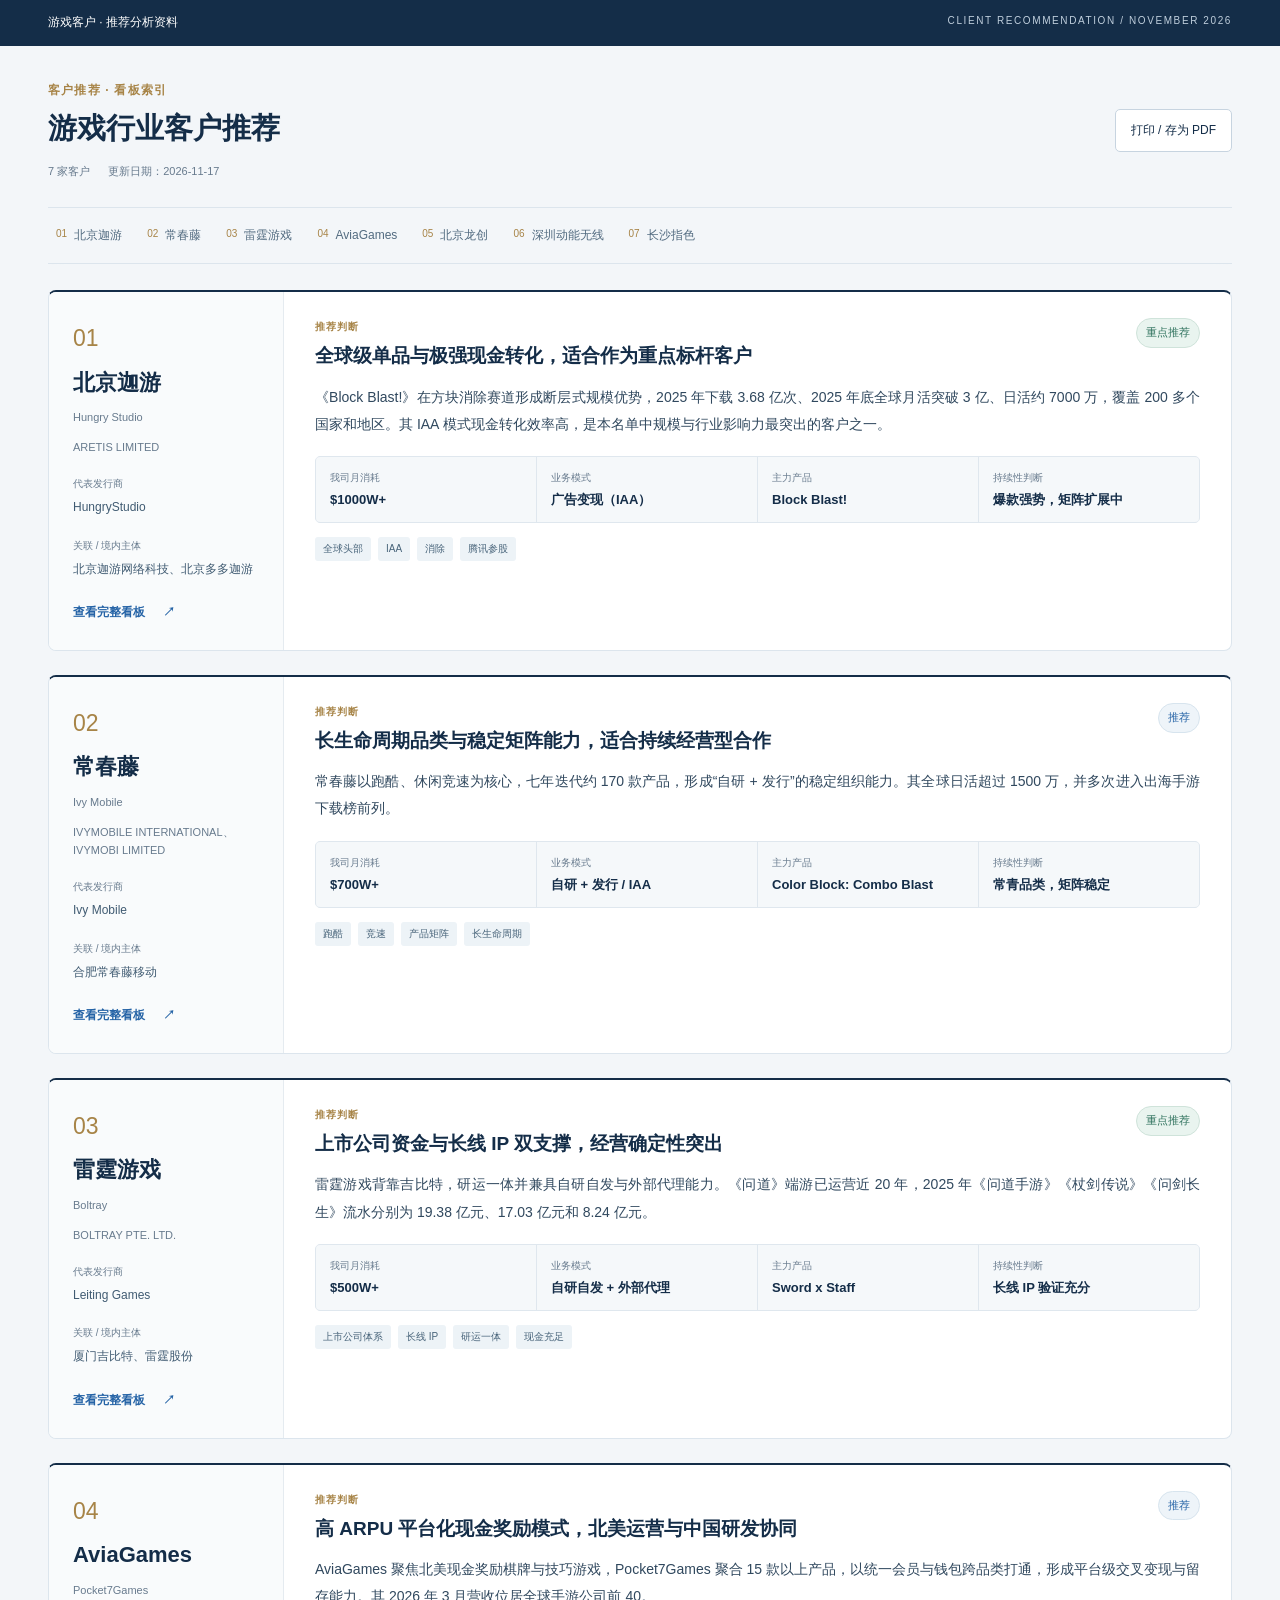
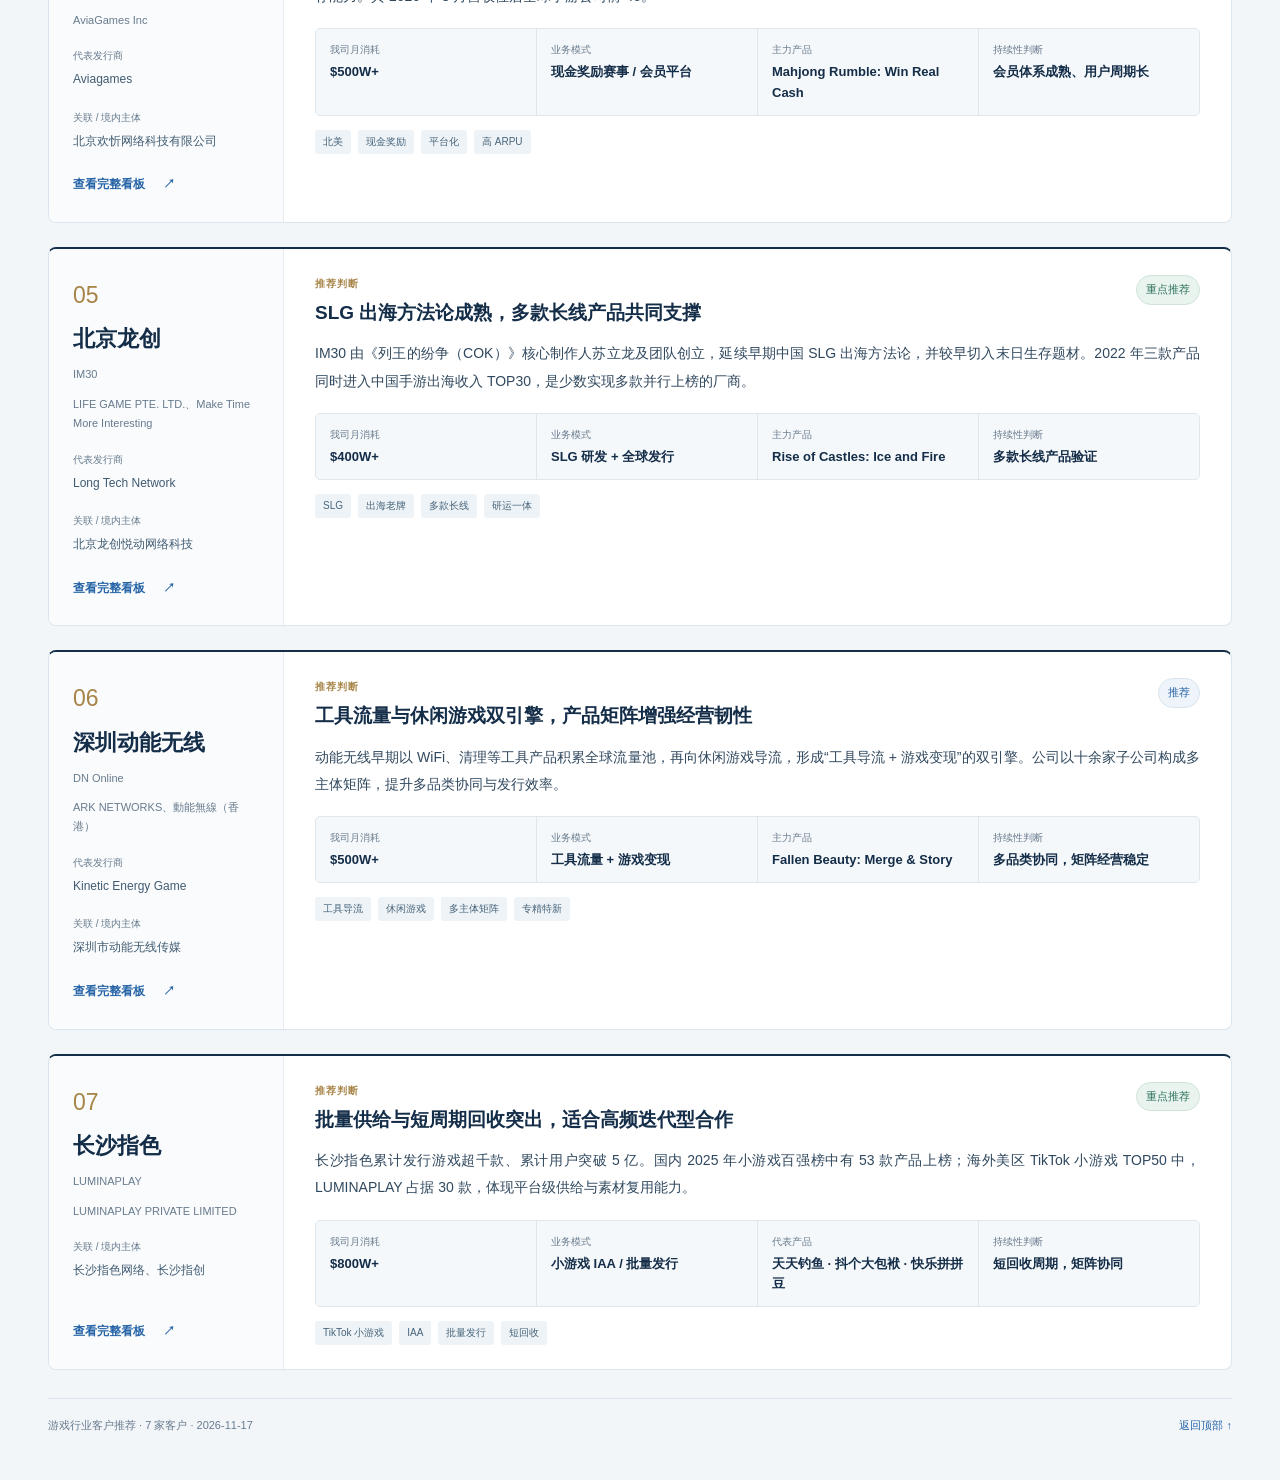
==== 00_客户看板索引.html @ ba3cf66f "Fix return-to-index link for client dashboards" ====
<!doctype html><html lang="zh-CN"><head><meta charset="utf-8"><meta name="viewport" content="width=device-width,initial-scale=1"><meta name="color-scheme" content="light"><title>游戏行业客户推荐 · 看板索引</title><style>
:root{--navy:#142d48;--blue:#2563a6;--gold:#a78447;--text:#30485e;--muted:#687b8e;--line:#dce5ed;--bg:#f3f6f9;--teal:#087d82;--green:#2f725d}
*{box-sizing:border-box}html{scroll-behavior:smooth;scroll-padding-top:90px}body{margin:0;background:var(--bg);color:var(--text);font:15px/1.8 -apple-system,BlinkMacSystemFont,"Segoe UI","PingFang SC","Microsoft YaHei",sans-serif}a{color:var(--blue);text-decoration:none}a:hover{text-decoration:underline}:focus-visible{outline:3px solid #75b4da;outline-offset:4px}button{font:inherit;cursor:pointer}h1,h2,h3,p{margin:0}.topbar{background:var(--navy);color:#fff;display:flex;justify-content:space-between;gap:20px;padding:12px max(28px,calc((100vw - 1184px)/2))}.topbar b{font-size:12px;font-weight:500}.topbar span{font-size:10px;letter-spacing:.16em;color:#bfcedc}.page{max-width:1240px;padding:34px 28px 44px;margin:auto}.masthead{display:flex;justify-content:space-between;gap:24px;align-items:center;padding-bottom:25px}.eyebrow{font-size:12px;font-weight:600;color:var(--gold);letter-spacing:.1em;margin-bottom:7px}h1{font-size:29px;line-height:1.4;color:var(--navy)}.meta{display:flex;flex-wrap:wrap;gap:6px 18px;color:var(--muted);font-size:11px;margin-top:13px}.actions button{border:1px solid #c7d4e0;border-radius:5px;background:#fff;color:var(--navy);font-size:12px;padding:10px 15px}.nav{position:sticky;top:0;z-index:5;background:#f3f6f9f3;backdrop-filter:blur(8px);border-block:1px solid var(--line);display:flex;flex-wrap:wrap;gap:5px 9px;padding:13px 0;margin-bottom:26px}.nav a{display:inline-flex;gap:7px;color:#526b80;font-size:12px;padding:4px 8px;border-radius:4px}.nav a:hover{color:var(--navy);background:#e6edf3;text-decoration:none}.nav span{font-size:10px;color:var(--gold)}.grid{display:grid;gap:24px}.card{display:grid;grid-template-columns:235px minmax(0,1fr);background:#fff;border:1px solid var(--line);border-top:2px solid var(--navy);border-radius:8px;overflow:hidden;scroll-margin-top:86px}.identity{display:flex;flex-direction:column;padding:26px 24px;background:#f9fbfc;border-right:1px solid #e5ebf0;min-width:0}.identitytop{display:flex;flex-direction:column;gap:7px}.num{font-size:23px;color:var(--gold)}.identity h2{font-size:22px;line-height:1.45;color:var(--navy)}.brand{font-size:11px;color:var(--muted);margin-top:3px}.entity{font-size:11px;line-height:1.7;color:var(--muted);margin-top:10px;overflow-wrap:anywhere}.field{margin-top:18px}.label{display:block;font-size:10px;color:var(--muted)}.field p{font-size:12px;color:#405b72;margin-top:4px}.detail{display:inline-flex;align-items:center;gap:18px;padding-top:22px;margin-top:auto;font-size:12px;font-weight:600}.review{padding:26px 31px 24px;min-width:0}.reviewtop{display:flex;justify-content:space-between;gap:15px;align-items:flex-start}.review-label{font-size:10px;font-weight:600;color:var(--gold);letter-spacing:.1em;margin-bottom:5px}.review h3{font-size:19px;line-height:1.6;color:var(--navy);margin-bottom:12px}.tier{white-space:nowrap;font-size:11px;padding:4px 9px;border-radius:999px;background:#e9f4ef;color:var(--green);border:1px solid #cfe3da}.tier.focus{background:#eef4f9;color:var(--blue);border-color:#d7e4ee}.summary{font-size:14px;line-height:1.95;text-align:justify}.facts{display:grid;grid-template-columns:repeat(4,minmax(0,1fr));gap:1px;background:#dfe7ee;border:1px solid #dfe7ee;border-radius:5px;overflow:hidden;margin-top:18px}.fact{background:#f5f8fa;padding:12px 14px}.fact span{display:block;font-size:10px;color:var(--muted)}.fact b{display:block;font-size:13px;line-height:1.55;color:var(--navy);margin-top:3px;overflow-wrap:anywhere}.chips{display:flex;flex-wrap:wrap;gap:7px;margin-top:14px}.chip{font-size:10px;color:#48647a;background:#edf3f7;border-radius:3px;padding:3px 8px}.footer{display:flex;justify-content:space-between;gap:20px;border-top:1px solid var(--line);padding-top:17px;margin-top:28px;color:var(--muted);font-size:11px}.note{background:#fffaf0;border:1px solid #eadfc9;border-left:3px solid var(--gold);padding:12px 15px;border-radius:4px;font-size:11px;color:#6e5a3b;margin-bottom:22px}
@media(max-width:900px){.card{grid-template-columns:200px 1fr}.facts{grid-template-columns:1fr 1fr}.review{padding:24px}.page{padding-inline:18px}}@media(max-width:680px){.masthead{display:block}.actions{margin-top:16px}.nav{position:static}.card{grid-template-columns:1fr}.identity{border-right:0;border-bottom:1px solid var(--line)}.detail{margin-top:10px}.reviewtop{display:block}.tier{display:inline-flex;margin-bottom:9px}.facts{grid-template-columns:1fr 1fr}.topbar span{display:none}}@media(max-width:420px){.facts{grid-template-columns:1fr}.page{padding-inline:12px}.review{padding:19px}.identity{padding:20px}h1{font-size:24px}}
@media print{@page{size:A4 portrait;margin:12mm}body{background:#fff}.topbar,.nav,.actions,.footer{display:none}.page{padding:0;max-width:none}h1{font-size:22px}.note{font-size:9px}.card{grid-template-columns:150px 1fr;margin-bottom:12px;break-inside:avoid}.identity{padding:14px}.identity h2{font-size:15px}.review{padding:14px 16px}.review h3{font-size:14px}.summary{font-size:10px}.facts{margin-top:10px}.fact{padding:8px}.detail{display:none}.chips{margin-top:8px}}
</style></head><body id="top"><div class="topbar"><b>游戏客户 · 推荐分析资料</b><span>CLIENT RECOMMENDATION / NOVEMBER 2026</span></div><main class="page"><header class="masthead"><div><div class="eyebrow">客户推荐 · 看板索引</div><h1>游戏行业客户推荐</h1><div class="meta"><span>7 家客户</span><span>更新日期：2026-11-17</span></div></div><div class="actions"><button type="button" onclick="window.print()">打印 / 存为 PDF</button></div></header><nav class="nav" aria-label="跳转至客户推荐"><a href="#hungry-studio"><span>01</span>北京迦游</a><a href="#ivy-mobile"><span>02</span>常春藤</a><a href="#boltray"><span>03</span>雷霆游戏</a><a href="#aviagames"><span>04</span>AviaGames</a><a href="#im30"><span>05</span>北京龙创</a><a href="#dnonline"><span>06</span>深圳动能无线</a><a href="#luminaplay"><span>07</span>长沙指色</a></nav><div class="grid"><article class="card" id="hungry-studio">
    <header class="identity"><div class="identitytop"><span class="num">01</span><h2>北京迦游</h2><div class="brand">Hungry Studio</div></div><div class="entity">ARETIS LIMITED</div><div class="field"><span class="label">代表发行商</span><p>HungryStudio</p></div><div class="field"><span class="label">关联 / 境内主体</span><p>北京迦游网络科技、北京多多迦游</p></div><a class="detail" href="01_北京迦游_Hungry_Studio.html">查看完整看板 <span aria-hidden="true">↗</span></a></header>
    <div class="review"><div class="reviewtop"><div><div class="review-label">推荐判断</div><h3>全球级单品与极强现金转化，适合作为重点标杆客户</h3></div><span class="tier ">重点推荐</span></div><p class="summary">《Block Blast!》在方块消除赛道形成断层式规模优势，2025 年下载 3.68 亿次、2025 年底全球月活突破 3 亿、日活约 7000 万，覆盖 200 多个国家和地区。其 IAA 模式现金转化效率高，是本名单中规模与行业影响力最突出的客户之一。</p><div class="facts"><div class="fact"><span>我司月消耗</span><b>$1000W+</b></div><div class="fact"><span>业务模式</span><b>广告变现（IAA）</b></div><div class="fact"><span>主力产品</span><b>Block Blast!</b></div><div class="fact"><span>持续性判断</span><b>爆款强势，矩阵扩展中</b></div></div><div class="chips"><span class="chip">全球头部</span><span class="chip">IAA</span><span class="chip">消除</span><span class="chip">腾讯参股</span></div></div>
  </article><article class="card" id="ivy-mobile">
    <header class="identity"><div class="identitytop"><span class="num">02</span><h2>常春藤</h2><div class="brand">Ivy Mobile</div></div><div class="entity">IVYMOBILE INTERNATIONAL、IVYMOBI LIMITED</div><div class="field"><span class="label">代表发行商</span><p>Ivy Mobile</p></div><div class="field"><span class="label">关联 / 境内主体</span><p>合肥常春藤移动</p></div><a class="detail" href="02_常春藤_Ivy_Mobile.html">查看完整看板 <span aria-hidden="true">↗</span></a></header>
    <div class="review"><div class="reviewtop"><div><div class="review-label">推荐判断</div><h3>长生命周期品类与稳定矩阵能力，适合持续经营型合作</h3></div><span class="tier focus">推荐</span></div><p class="summary">常春藤以跑酷、休闲竞速为核心，七年迭代约 170 款产品，形成“自研 + 发行”的稳定组织能力。其全球日活超过 1500 万，并多次进入出海手游下载榜前列。</p><div class="facts"><div class="fact"><span>我司月消耗</span><b>$700W+</b></div><div class="fact"><span>业务模式</span><b>自研 + 发行 / IAA</b></div><div class="fact"><span>主力产品</span><b>Color Block: Combo Blast</b></div><div class="fact"><span>持续性判断</span><b>常青品类，矩阵稳定</b></div></div><div class="chips"><span class="chip">跑酷</span><span class="chip">竞速</span><span class="chip">产品矩阵</span><span class="chip">长生命周期</span></div></div>
  </article><article class="card" id="boltray">
    <header class="identity"><div class="identitytop"><span class="num">03</span><h2>雷霆游戏</h2><div class="brand">Boltray</div></div><div class="entity">BOLTRAY PTE. LTD.</div><div class="field"><span class="label">代表发行商</span><p>Leiting Games</p></div><div class="field"><span class="label">关联 / 境内主体</span><p>厦门吉比特、雷霆股份</p></div><a class="detail" href="03_雷霆游戏_Boltray.html">查看完整看板 <span aria-hidden="true">↗</span></a></header>
    <div class="review"><div class="reviewtop"><div><div class="review-label">推荐判断</div><h3>上市公司资金与长线 IP 双支撑，经营确定性突出</h3></div><span class="tier ">重点推荐</span></div><p class="summary">雷霆游戏背靠吉比特，研运一体并兼具自研自发与外部代理能力。《问道》端游已运营近 20 年，2025 年《问道手游》《杖剑传说》《问剑长生》流水分别为 19.38 亿元、17.03 亿元和 8.24 亿元。</p><div class="facts"><div class="fact"><span>我司月消耗</span><b>$500W+</b></div><div class="fact"><span>业务模式</span><b>自研自发 + 外部代理</b></div><div class="fact"><span>主力产品</span><b>Sword x Staff</b></div><div class="fact"><span>持续性判断</span><b>长线 IP 验证充分</b></div></div><div class="chips"><span class="chip">上市公司体系</span><span class="chip">长线 IP</span><span class="chip">研运一体</span><span class="chip">现金充足</span></div></div>
  </article><article class="card" id="aviagames">
    <header class="identity"><div class="identitytop"><span class="num">04</span><h2>AviaGames</h2><div class="brand">Pocket7Games</div></div><div class="entity">AviaGames Inc</div><div class="field"><span class="label">代表发行商</span><p>Aviagames</p></div><div class="field"><span class="label">关联 / 境内主体</span><p>北京欢忻网络科技有限公司</p></div><a class="detail" href="04_AviaGames.html">查看完整看板 <span aria-hidden="true">↗</span></a></header>
    <div class="review"><div class="reviewtop"><div><div class="review-label">推荐判断</div><h3>高 ARPU 平台化现金奖励模式，北美运营与中国研发协同</h3></div><span class="tier focus">推荐</span></div><p class="summary">AviaGames 聚焦北美现金奖励棋牌与技巧游戏，Pocket7Games 聚合 15 款以上产品，以统一会员与钱包跨品类打通，形成平台级交叉变现与留存能力。其 2026 年 3 月营收位居全球手游公司前 40。</p><div class="facts"><div class="fact"><span>我司月消耗</span><b>$500W+</b></div><div class="fact"><span>业务模式</span><b>现金奖励赛事 / 会员平台</b></div><div class="fact"><span>主力产品</span><b>Mahjong Rumble: Win Real Cash</b></div><div class="fact"><span>持续性判断</span><b>会员体系成熟、用户周期长</b></div></div><div class="chips"><span class="chip">北美</span><span class="chip">现金奖励</span><span class="chip">平台化</span><span class="chip">高 ARPU</span></div></div>
  </article><article class="card" id="im30">
    <header class="identity"><div class="identitytop"><span class="num">05</span><h2>北京龙创</h2><div class="brand">IM30</div></div><div class="entity">LIFE GAME PTE. LTD.、Make Time More Interesting</div><div class="field"><span class="label">代表发行商</span><p>Long Tech Network</p></div><div class="field"><span class="label">关联 / 境内主体</span><p>北京龙创悦动网络科技</p></div><a class="detail" href="05_北京龙创_IM30.html">查看完整看板 <span aria-hidden="true">↗</span></a></header>
    <div class="review"><div class="reviewtop"><div><div class="review-label">推荐判断</div><h3>SLG 出海方法论成熟，多款长线产品共同支撑</h3></div><span class="tier ">重点推荐</span></div><p class="summary">IM30 由《列王的纷争（COK）》核心制作人苏立龙及团队创立，延续早期中国 SLG 出海方法论，并较早切入末日生存题材。2022 年三款产品同时进入中国手游出海收入 TOP30，是少数实现多款并行上榜的厂商。</p><div class="facts"><div class="fact"><span>我司月消耗</span><b>$400W+</b></div><div class="fact"><span>业务模式</span><b>SLG 研发 + 全球发行</b></div><div class="fact"><span>主力产品</span><b>Rise of Castles: Ice and Fire</b></div><div class="fact"><span>持续性判断</span><b>多款长线产品验证</b></div></div><div class="chips"><span class="chip">SLG</span><span class="chip">出海老牌</span><span class="chip">多款长线</span><span class="chip">研运一体</span></div></div>
  </article><article class="card" id="dnonline">
    <header class="identity"><div class="identitytop"><span class="num">06</span><h2>深圳动能无线</h2><div class="brand">DN Online</div></div><div class="entity">ARK NETWORKS、動能無線（香港）</div><div class="field"><span class="label">代表发行商</span><p>Kinetic Energy Game</p></div><div class="field"><span class="label">关联 / 境内主体</span><p>深圳市动能无线传媒</p></div><a class="detail" href="06_深圳动能无线.html">查看完整看板 <span aria-hidden="true">↗</span></a></header>
    <div class="review"><div class="reviewtop"><div><div class="review-label">推荐判断</div><h3>工具流量与休闲游戏双引擎，产品矩阵增强经营韧性</h3></div><span class="tier focus">推荐</span></div><p class="summary">动能无线早期以 WiFi、清理等工具产品积累全球流量池，再向休闲游戏导流，形成“工具导流 + 游戏变现”的双引擎。公司以十余家子公司构成多主体矩阵，提升多品类协同与发行效率。</p><div class="facts"><div class="fact"><span>我司月消耗</span><b>$500W+</b></div><div class="fact"><span>业务模式</span><b>工具流量 + 游戏变现</b></div><div class="fact"><span>主力产品</span><b>Fallen Beauty: Merge &amp; Story</b></div><div class="fact"><span>持续性判断</span><b>多品类协同，矩阵经营稳定</b></div></div><div class="chips"><span class="chip">工具导流</span><span class="chip">休闲游戏</span><span class="chip">多主体矩阵</span><span class="chip">专精特新</span></div></div>
  </article><article class="card" id="luminaplay">
    <header class="identity"><div class="identitytop"><span class="num">07</span><h2>长沙指色</h2><div class="brand">LUMINAPLAY</div></div><div class="entity">LUMINAPLAY PRIVATE LIMITED</div><div class="field"><span class="label">关联 / 境内主体</span><p>长沙指色网络、长沙指创</p></div><a class="detail" href="07_长沙指色_LUMINAPLAY.html">查看完整看板 <span aria-hidden="true">↗</span></a></header>
    <div class="review"><div class="reviewtop"><div><div class="review-label">推荐判断</div><h3>批量供给与短周期回收突出，适合高频迭代型合作</h3></div><span class="tier ">重点推荐</span></div><p class="summary">长沙指色累计发行游戏超千款、累计用户突破 5 亿。国内 2025 年小游戏百强榜中有 53 款产品上榜；海外美区 TikTok 小游戏 TOP50 中，LUMINAPLAY 占据 30 款，体现平台级供给与素材复用能力。</p><div class="facts"><div class="fact"><span>我司月消耗</span><b>$800W+</b></div><div class="fact"><span>业务模式</span><b>小游戏 IAA / 批量发行</b></div><div class="fact"><span>代表产品</span><b>天天钓鱼 · 抖个大包袱 · 快乐拼拼豆</b></div><div class="fact"><span>持续性判断</span><b>短回收周期，矩阵协同</b></div></div><div class="chips"><span class="chip">TikTok 小游戏</span><span class="chip">IAA</span><span class="chip">批量发行</span><span class="chip">短回收</span></div></div>
  </article></div><footer class="footer"><span>游戏行业客户推荐 · 7 家客户 · 2026-11-17</span><a href="#top">返回顶部 ↑</a></footer></main></body></html>
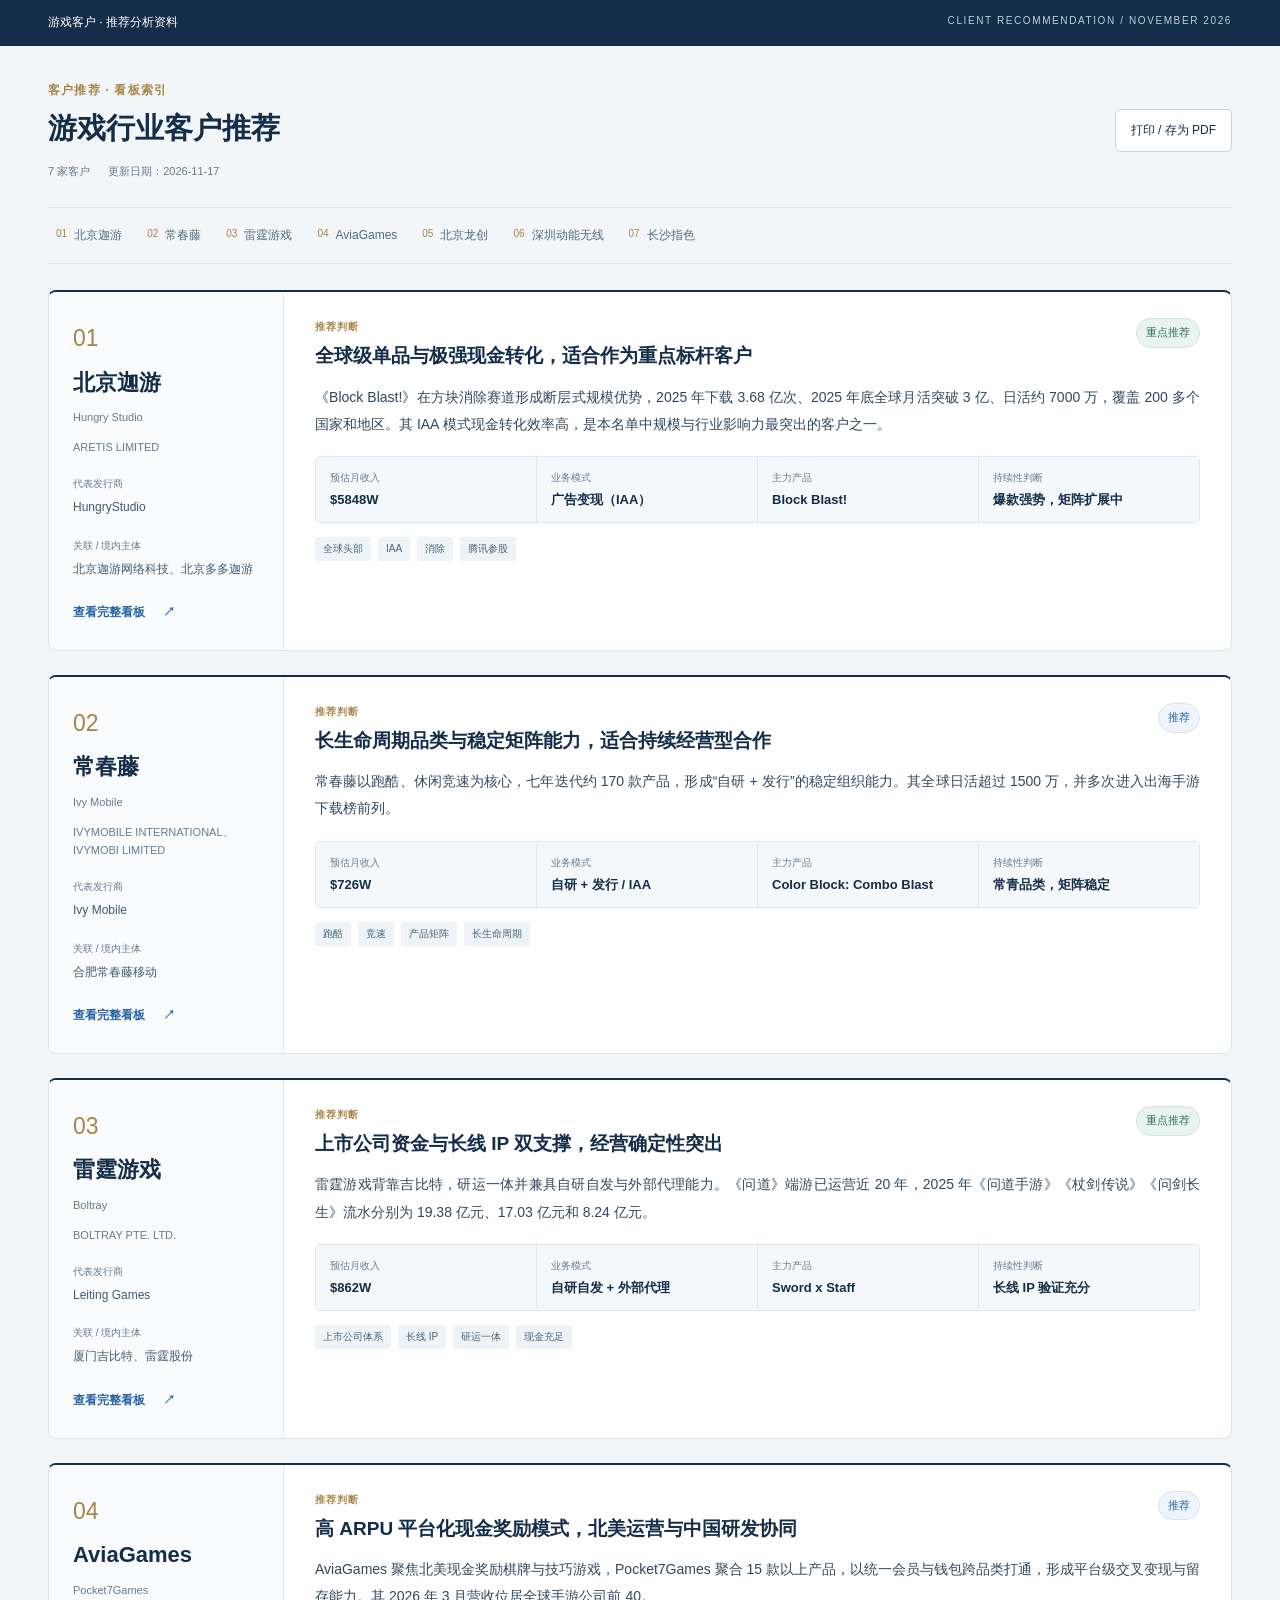
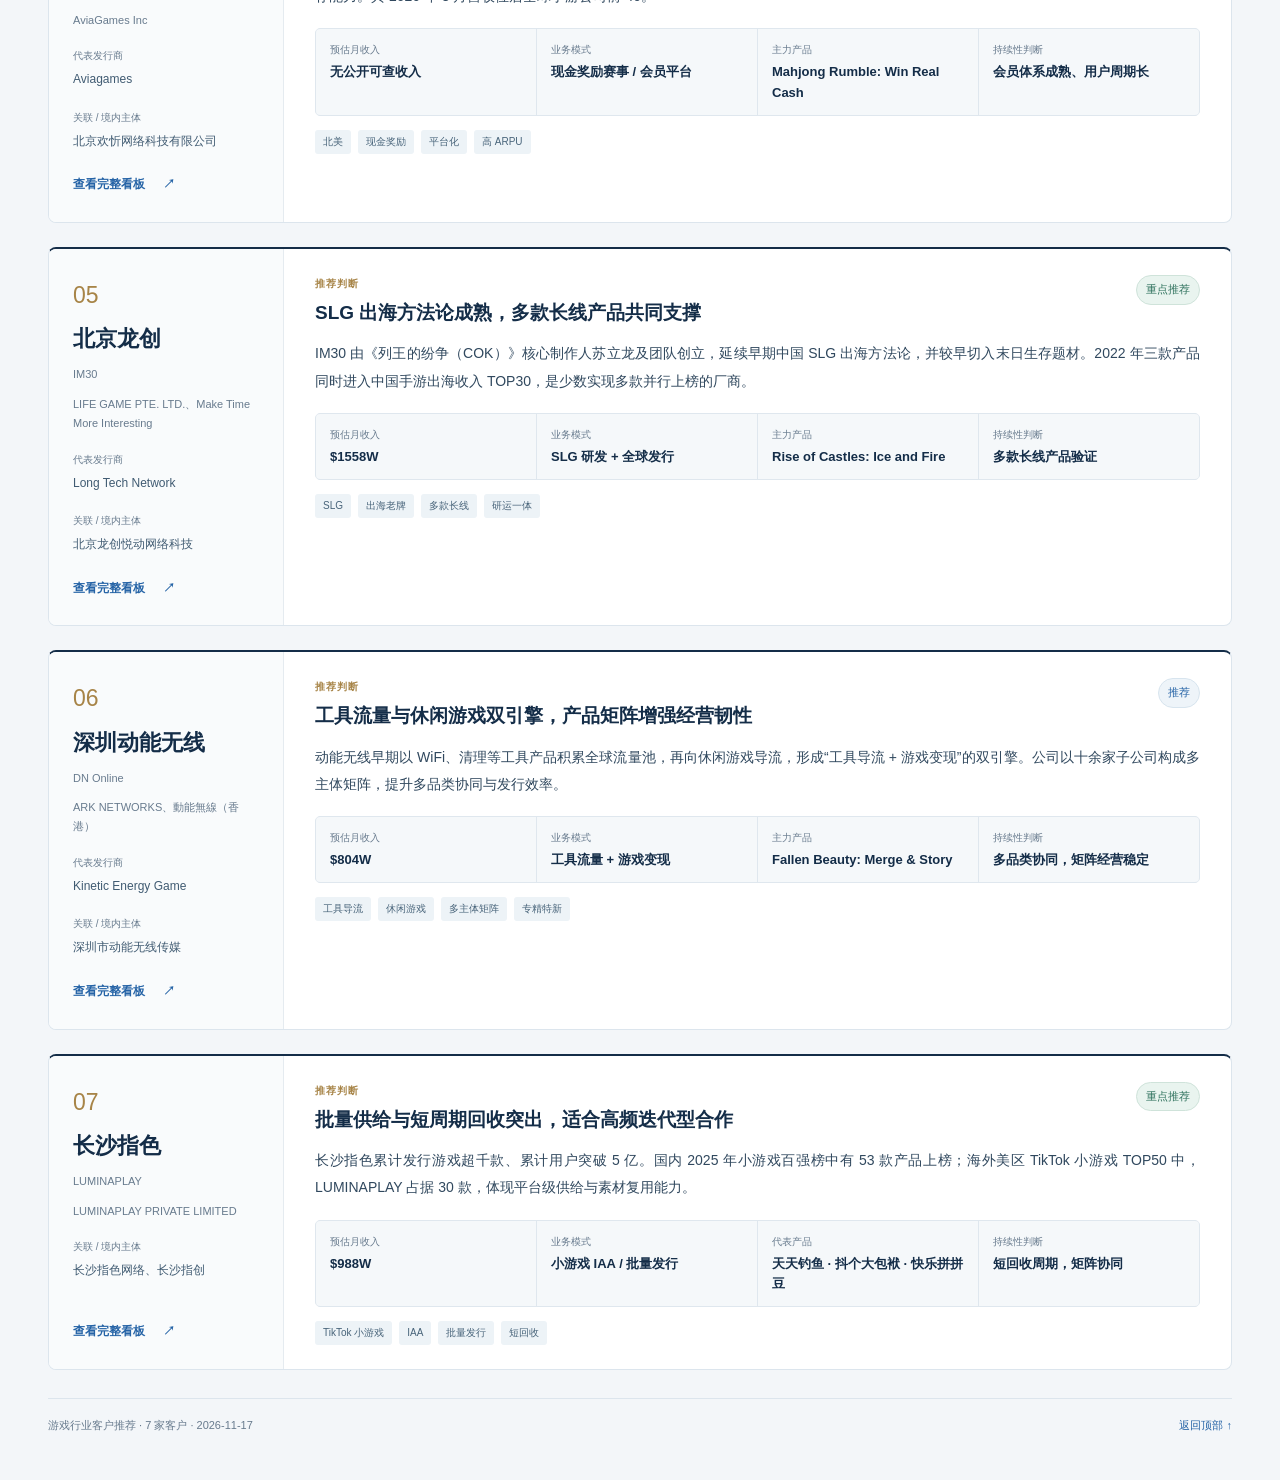
==== commit 93370078: "Update customer estimated monthly revenue" ====
--- a/00_客户看板索引.html
+++ b/00_客户看板索引.html
@@ -5,23 +5,23 @@
 @media print{@page{size:A4 portrait;margin:12mm}body{background:#fff}.topbar,.nav,.actions,.footer{display:none}.page{padding:0;max-width:none}h1{font-size:22px}.note{font-size:9px}.card{grid-template-columns:150px 1fr;margin-bottom:12px;break-inside:avoid}.identity{padding:14px}.identity h2{font-size:15px}.review{padding:14px 16px}.review h3{font-size:14px}.summary{font-size:10px}.facts{margin-top:10px}.fact{padding:8px}.detail{display:none}.chips{margin-top:8px}}
 </style></head><body id="top"><div class="topbar"><b>游戏客户 · 推荐分析资料</b><span>CLIENT RECOMMENDATION / NOVEMBER 2026</span></div><main class="page"><header class="masthead"><div><div class="eyebrow">客户推荐 · 看板索引</div><h1>游戏行业客户推荐</h1><div class="meta"><span>7 家客户</span><span>更新日期：2026-11-17</span></div></div><div class="actions"><button type="button" onclick="window.print()">打印 / 存为 PDF</button></div></header><nav class="nav" aria-label="跳转至客户推荐"><a href="#hungry-studio"><span>01</span>北京迦游</a><a href="#ivy-mobile"><span>02</span>常春藤</a><a href="#boltray"><span>03</span>雷霆游戏</a><a href="#aviagames"><span>04</span>AviaGames</a><a href="#im30"><span>05</span>北京龙创</a><a href="#dnonline"><span>06</span>深圳动能无线</a><a href="#luminaplay"><span>07</span>长沙指色</a></nav><div class="grid"><article class="card" id="hungry-studio">
     <header class="identity"><div class="identitytop"><span class="num">01</span><h2>北京迦游</h2><div class="brand">Hungry Studio</div></div><div class="entity">ARETIS LIMITED</div><div class="field"><span class="label">代表发行商</span><p>HungryStudio</p></div><div class="field"><span class="label">关联 / 境内主体</span><p>北京迦游网络科技、北京多多迦游</p></div><a class="detail" href="01_北京迦游_Hungry_Studio.html">查看完整看板 <span aria-hidden="true">↗</span></a></header>
-    <div class="review"><div class="reviewtop"><div><div class="review-label">推荐判断</div><h3>全球级单品与极强现金转化，适合作为重点标杆客户</h3></div><span class="tier ">重点推荐</span></div><p class="summary">《Block Blast!》在方块消除赛道形成断层式规模优势，2025 年下载 3.68 亿次、2025 年底全球月活突破 3 亿、日活约 7000 万，覆盖 200 多个国家和地区。其 IAA 模式现金转化效率高，是本名单中规模与行业影响力最突出的客户之一。</p><div class="facts"><div class="fact"><span>我司月消耗</span><b>$1000W+</b></div><div class="fact"><span>业务模式</span><b>广告变现（IAA）</b></div><div class="fact"><span>主力产品</span><b>Block Blast!</b></div><div class="fact"><span>持续性判断</span><b>爆款强势，矩阵扩展中</b></div></div><div class="chips"><span class="chip">全球头部</span><span class="chip">IAA</span><span class="chip">消除</span><span class="chip">腾讯参股</span></div></div>
+    <div class="review"><div class="reviewtop"><div><div class="review-label">推荐判断</div><h3>全球级单品与极强现金转化，适合作为重点标杆客户</h3></div><span class="tier ">重点推荐</span></div><p class="summary">《Block Blast!》在方块消除赛道形成断层式规模优势，2025 年下载 3.68 亿次、2025 年底全球月活突破 3 亿、日活约 7000 万，覆盖 200 多个国家和地区。其 IAA 模式现金转化效率高，是本名单中规模与行业影响力最突出的客户之一。</p><div class="facts"><div class="fact"><span>预估月收入</span><b>$5848W</b></div><div class="fact"><span>业务模式</span><b>广告变现（IAA）</b></div><div class="fact"><span>主力产品</span><b>Block Blast!</b></div><div class="fact"><span>持续性判断</span><b>爆款强势，矩阵扩展中</b></div></div><div class="chips"><span class="chip">全球头部</span><span class="chip">IAA</span><span class="chip">消除</span><span class="chip">腾讯参股</span></div></div>
   </article><article class="card" id="ivy-mobile">
     <header class="identity"><div class="identitytop"><span class="num">02</span><h2>常春藤</h2><div class="brand">Ivy Mobile</div></div><div class="entity">IVYMOBILE INTERNATIONAL、IVYMOBI LIMITED</div><div class="field"><span class="label">代表发行商</span><p>Ivy Mobile</p></div><div class="field"><span class="label">关联 / 境内主体</span><p>合肥常春藤移动</p></div><a class="detail" href="02_常春藤_Ivy_Mobile.html">查看完整看板 <span aria-hidden="true">↗</span></a></header>
-    <div class="review"><div class="reviewtop"><div><div class="review-label">推荐判断</div><h3>长生命周期品类与稳定矩阵能力，适合持续经营型合作</h3></div><span class="tier focus">推荐</span></div><p class="summary">常春藤以跑酷、休闲竞速为核心，七年迭代约 170 款产品，形成“自研 + 发行”的稳定组织能力。其全球日活超过 1500 万，并多次进入出海手游下载榜前列。</p><div class="facts"><div class="fact"><span>我司月消耗</span><b>$700W+</b></div><div class="fact"><span>业务模式</span><b>自研 + 发行 / IAA</b></div><div class="fact"><span>主力产品</span><b>Color Block: Combo Blast</b></div><div class="fact"><span>持续性判断</span><b>常青品类，矩阵稳定</b></div></div><div class="chips"><span class="chip">跑酷</span><span class="chip">竞速</span><span class="chip">产品矩阵</span><span class="chip">长生命周期</span></div></div>
+    <div class="review"><div class="reviewtop"><div><div class="review-label">推荐判断</div><h3>长生命周期品类与稳定矩阵能力，适合持续经营型合作</h3></div><span class="tier focus">推荐</span></div><p class="summary">常春藤以跑酷、休闲竞速为核心，七年迭代约 170 款产品，形成“自研 + 发行”的稳定组织能力。其全球日活超过 1500 万，并多次进入出海手游下载榜前列。</p><div class="facts"><div class="fact"><span>预估月收入</span><b>$726W</b></div><div class="fact"><span>业务模式</span><b>自研 + 发行 / IAA</b></div><div class="fact"><span>主力产品</span><b>Color Block: Combo Blast</b></div><div class="fact"><span>持续性判断</span><b>常青品类，矩阵稳定</b></div></div><div class="chips"><span class="chip">跑酷</span><span class="chip">竞速</span><span class="chip">产品矩阵</span><span class="chip">长生命周期</span></div></div>
   </article><article class="card" id="boltray">
     <header class="identity"><div class="identitytop"><span class="num">03</span><h2>雷霆游戏</h2><div class="brand">Boltray</div></div><div class="entity">BOLTRAY PTE. LTD.</div><div class="field"><span class="label">代表发行商</span><p>Leiting Games</p></div><div class="field"><span class="label">关联 / 境内主体</span><p>厦门吉比特、雷霆股份</p></div><a class="detail" href="03_雷霆游戏_Boltray.html">查看完整看板 <span aria-hidden="true">↗</span></a></header>
-    <div class="review"><div class="reviewtop"><div><div class="review-label">推荐判断</div><h3>上市公司资金与长线 IP 双支撑，经营确定性突出</h3></div><span class="tier ">重点推荐</span></div><p class="summary">雷霆游戏背靠吉比特，研运一体并兼具自研自发与外部代理能力。《问道》端游已运营近 20 年，2025 年《问道手游》《杖剑传说》《问剑长生》流水分别为 19.38 亿元、17.03 亿元和 8.24 亿元。</p><div class="facts"><div class="fact"><span>我司月消耗</span><b>$500W+</b></div><div class="fact"><span>业务模式</span><b>自研自发 + 外部代理</b></div><div class="fact"><span>主力产品</span><b>Sword x Staff</b></div><div class="fact"><span>持续性判断</span><b>长线 IP 验证充分</b></div></div><div class="chips"><span class="chip">上市公司体系</span><span class="chip">长线 IP</span><span class="chip">研运一体</span><span class="chip">现金充足</span></div></div>
+    <div class="review"><div class="reviewtop"><div><div class="review-label">推荐判断</div><h3>上市公司资金与长线 IP 双支撑，经营确定性突出</h3></div><span class="tier ">重点推荐</span></div><p class="summary">雷霆游戏背靠吉比特，研运一体并兼具自研自发与外部代理能力。《问道》端游已运营近 20 年，2025 年《问道手游》《杖剑传说》《问剑长生》流水分别为 19.38 亿元、17.03 亿元和 8.24 亿元。</p><div class="facts"><div class="fact"><span>预估月收入</span><b>$862W</b></div><div class="fact"><span>业务模式</span><b>自研自发 + 外部代理</b></div><div class="fact"><span>主力产品</span><b>Sword x Staff</b></div><div class="fact"><span>持续性判断</span><b>长线 IP 验证充分</b></div></div><div class="chips"><span class="chip">上市公司体系</span><span class="chip">长线 IP</span><span class="chip">研运一体</span><span class="chip">现金充足</span></div></div>
   </article><article class="card" id="aviagames">
     <header class="identity"><div class="identitytop"><span class="num">04</span><h2>AviaGames</h2><div class="brand">Pocket7Games</div></div><div class="entity">AviaGames Inc</div><div class="field"><span class="label">代表发行商</span><p>Aviagames</p></div><div class="field"><span class="label">关联 / 境内主体</span><p>北京欢忻网络科技有限公司</p></div><a class="detail" href="04_AviaGames.html">查看完整看板 <span aria-hidden="true">↗</span></a></header>
-    <div class="review"><div class="reviewtop"><div><div class="review-label">推荐判断</div><h3>高 ARPU 平台化现金奖励模式，北美运营与中国研发协同</h3></div><span class="tier focus">推荐</span></div><p class="summary">AviaGames 聚焦北美现金奖励棋牌与技巧游戏，Pocket7Games 聚合 15 款以上产品，以统一会员与钱包跨品类打通，形成平台级交叉变现与留存能力。其 2026 年 3 月营收位居全球手游公司前 40。</p><div class="facts"><div class="fact"><span>我司月消耗</span><b>$500W+</b></div><div class="fact"><span>业务模式</span><b>现金奖励赛事 / 会员平台</b></div><div class="fact"><span>主力产品</span><b>Mahjong Rumble: Win Real Cash</b></div><div class="fact"><span>持续性判断</span><b>会员体系成熟、用户周期长</b></div></div><div class="chips"><span class="chip">北美</span><span class="chip">现金奖励</span><span class="chip">平台化</span><span class="chip">高 ARPU</span></div></div>
+    <div class="review"><div class="reviewtop"><div><div class="review-label">推荐判断</div><h3>高 ARPU 平台化现金奖励模式，北美运营与中国研发协同</h3></div><span class="tier focus">推荐</span></div><p class="summary">AviaGames 聚焦北美现金奖励棋牌与技巧游戏，Pocket7Games 聚合 15 款以上产品，以统一会员与钱包跨品类打通，形成平台级交叉变现与留存能力。其 2026 年 3 月营收位居全球手游公司前 40。</p><div class="facts"><div class="fact"><span>预估月收入</span><b>无公开可查收入</b></div><div class="fact"><span>业务模式</span><b>现金奖励赛事 / 会员平台</b></div><div class="fact"><span>主力产品</span><b>Mahjong Rumble: Win Real Cash</b></div><div class="fact"><span>持续性判断</span><b>会员体系成熟、用户周期长</b></div></div><div class="chips"><span class="chip">北美</span><span class="chip">现金奖励</span><span class="chip">平台化</span><span class="chip">高 ARPU</span></div></div>
   </article><article class="card" id="im30">
     <header class="identity"><div class="identitytop"><span class="num">05</span><h2>北京龙创</h2><div class="brand">IM30</div></div><div class="entity">LIFE GAME PTE. LTD.、Make Time More Interesting</div><div class="field"><span class="label">代表发行商</span><p>Long Tech Network</p></div><div class="field"><span class="label">关联 / 境内主体</span><p>北京龙创悦动网络科技</p></div><a class="detail" href="05_北京龙创_IM30.html">查看完整看板 <span aria-hidden="true">↗</span></a></header>
-    <div class="review"><div class="reviewtop"><div><div class="review-label">推荐判断</div><h3>SLG 出海方法论成熟，多款长线产品共同支撑</h3></div><span class="tier ">重点推荐</span></div><p class="summary">IM30 由《列王的纷争（COK）》核心制作人苏立龙及团队创立，延续早期中国 SLG 出海方法论，并较早切入末日生存题材。2022 年三款产品同时进入中国手游出海收入 TOP30，是少数实现多款并行上榜的厂商。</p><div class="facts"><div class="fact"><span>我司月消耗</span><b>$400W+</b></div><div class="fact"><span>业务模式</span><b>SLG 研发 + 全球发行</b></div><div class="fact"><span>主力产品</span><b>Rise of Castles: Ice and Fire</b></div><div class="fact"><span>持续性判断</span><b>多款长线产品验证</b></div></div><div class="chips"><span class="chip">SLG</span><span class="chip">出海老牌</span><span class="chip">多款长线</span><span class="chip">研运一体</span></div></div>
+    <div class="review"><div class="reviewtop"><div><div class="review-label">推荐判断</div><h3>SLG 出海方法论成熟，多款长线产品共同支撑</h3></div><span class="tier ">重点推荐</span></div><p class="summary">IM30 由《列王的纷争（COK）》核心制作人苏立龙及团队创立，延续早期中国 SLG 出海方法论，并较早切入末日生存题材。2022 年三款产品同时进入中国手游出海收入 TOP30，是少数实现多款并行上榜的厂商。</p><div class="facts"><div class="fact"><span>预估月收入</span><b>$1558W</b></div><div class="fact"><span>业务模式</span><b>SLG 研发 + 全球发行</b></div><div class="fact"><span>主力产品</span><b>Rise of Castles: Ice and Fire</b></div><div class="fact"><span>持续性判断</span><b>多款长线产品验证</b></div></div><div class="chips"><span class="chip">SLG</span><span class="chip">出海老牌</span><span class="chip">多款长线</span><span class="chip">研运一体</span></div></div>
   </article><article class="card" id="dnonline">
     <header class="identity"><div class="identitytop"><span class="num">06</span><h2>深圳动能无线</h2><div class="brand">DN Online</div></div><div class="entity">ARK NETWORKS、動能無線（香港）</div><div class="field"><span class="label">代表发行商</span><p>Kinetic Energy Game</p></div><div class="field"><span class="label">关联 / 境内主体</span><p>深圳市动能无线传媒</p></div><a class="detail" href="06_深圳动能无线.html">查看完整看板 <span aria-hidden="true">↗</span></a></header>
-    <div class="review"><div class="reviewtop"><div><div class="review-label">推荐判断</div><h3>工具流量与休闲游戏双引擎，产品矩阵增强经营韧性</h3></div><span class="tier focus">推荐</span></div><p class="summary">动能无线早期以 WiFi、清理等工具产品积累全球流量池，再向休闲游戏导流，形成“工具导流 + 游戏变现”的双引擎。公司以十余家子公司构成多主体矩阵，提升多品类协同与发行效率。</p><div class="facts"><div class="fact"><span>我司月消耗</span><b>$500W+</b></div><div class="fact"><span>业务模式</span><b>工具流量 + 游戏变现</b></div><div class="fact"><span>主力产品</span><b>Fallen Beauty: Merge &amp; Story</b></div><div class="fact"><span>持续性判断</span><b>多品类协同，矩阵经营稳定</b></div></div><div class="chips"><span class="chip">工具导流</span><span class="chip">休闲游戏</span><span class="chip">多主体矩阵</span><span class="chip">专精特新</span></div></div>
+    <div class="review"><div class="reviewtop"><div><div class="review-label">推荐判断</div><h3>工具流量与休闲游戏双引擎，产品矩阵增强经营韧性</h3></div><span class="tier focus">推荐</span></div><p class="summary">动能无线早期以 WiFi、清理等工具产品积累全球流量池，再向休闲游戏导流，形成“工具导流 + 游戏变现”的双引擎。公司以十余家子公司构成多主体矩阵，提升多品类协同与发行效率。</p><div class="facts"><div class="fact"><span>预估月收入</span><b>$804W</b></div><div class="fact"><span>业务模式</span><b>工具流量 + 游戏变现</b></div><div class="fact"><span>主力产品</span><b>Fallen Beauty: Merge &amp; Story</b></div><div class="fact"><span>持续性判断</span><b>多品类协同，矩阵经营稳定</b></div></div><div class="chips"><span class="chip">工具导流</span><span class="chip">休闲游戏</span><span class="chip">多主体矩阵</span><span class="chip">专精特新</span></div></div>
   </article><article class="card" id="luminaplay">
     <header class="identity"><div class="identitytop"><span class="num">07</span><h2>长沙指色</h2><div class="brand">LUMINAPLAY</div></div><div class="entity">LUMINAPLAY PRIVATE LIMITED</div><div class="field"><span class="label">关联 / 境内主体</span><p>长沙指色网络、长沙指创</p></div><a class="detail" href="07_长沙指色_LUMINAPLAY.html">查看完整看板 <span aria-hidden="true">↗</span></a></header>
-    <div class="review"><div class="reviewtop"><div><div class="review-label">推荐判断</div><h3>批量供给与短周期回收突出，适合高频迭代型合作</h3></div><span class="tier ">重点推荐</span></div><p class="summary">长沙指色累计发行游戏超千款、累计用户突破 5 亿。国内 2025 年小游戏百强榜中有 53 款产品上榜；海外美区 TikTok 小游戏 TOP50 中，LUMINAPLAY 占据 30 款，体现平台级供给与素材复用能力。</p><div class="facts"><div class="fact"><span>我司月消耗</span><b>$800W+</b></div><div class="fact"><span>业务模式</span><b>小游戏 IAA / 批量发行</b></div><div class="fact"><span>代表产品</span><b>天天钓鱼 · 抖个大包袱 · 快乐拼拼豆</b></div><div class="fact"><span>持续性判断</span><b>短回收周期，矩阵协同</b></div></div><div class="chips"><span class="chip">TikTok 小游戏</span><span class="chip">IAA</span><span class="chip">批量发行</span><span class="chip">短回收</span></div></div>
+    <div class="review"><div class="reviewtop"><div><div class="review-label">推荐判断</div><h3>批量供给与短周期回收突出，适合高频迭代型合作</h3></div><span class="tier ">重点推荐</span></div><p class="summary">长沙指色累计发行游戏超千款、累计用户突破 5 亿。国内 2025 年小游戏百强榜中有 53 款产品上榜；海外美区 TikTok 小游戏 TOP50 中，LUMINAPLAY 占据 30 款，体现平台级供给与素材复用能力。</p><div class="facts"><div class="fact"><span>预估月收入</span><b>$988W</b></div><div class="fact"><span>业务模式</span><b>小游戏 IAA / 批量发行</b></div><div class="fact"><span>代表产品</span><b>天天钓鱼 · 抖个大包袱 · 快乐拼拼豆</b></div><div class="fact"><span>持续性判断</span><b>短回收周期，矩阵协同</b></div></div><div class="chips"><span class="chip">TikTok 小游戏</span><span class="chip">IAA</span><span class="chip">批量发行</span><span class="chip">短回收</span></div></div>
   </article></div><footer class="footer"><span>游戏行业客户推荐 · 7 家客户 · 2026-11-17</span><a href="#top">返回顶部 ↑</a></footer></main></body></html>
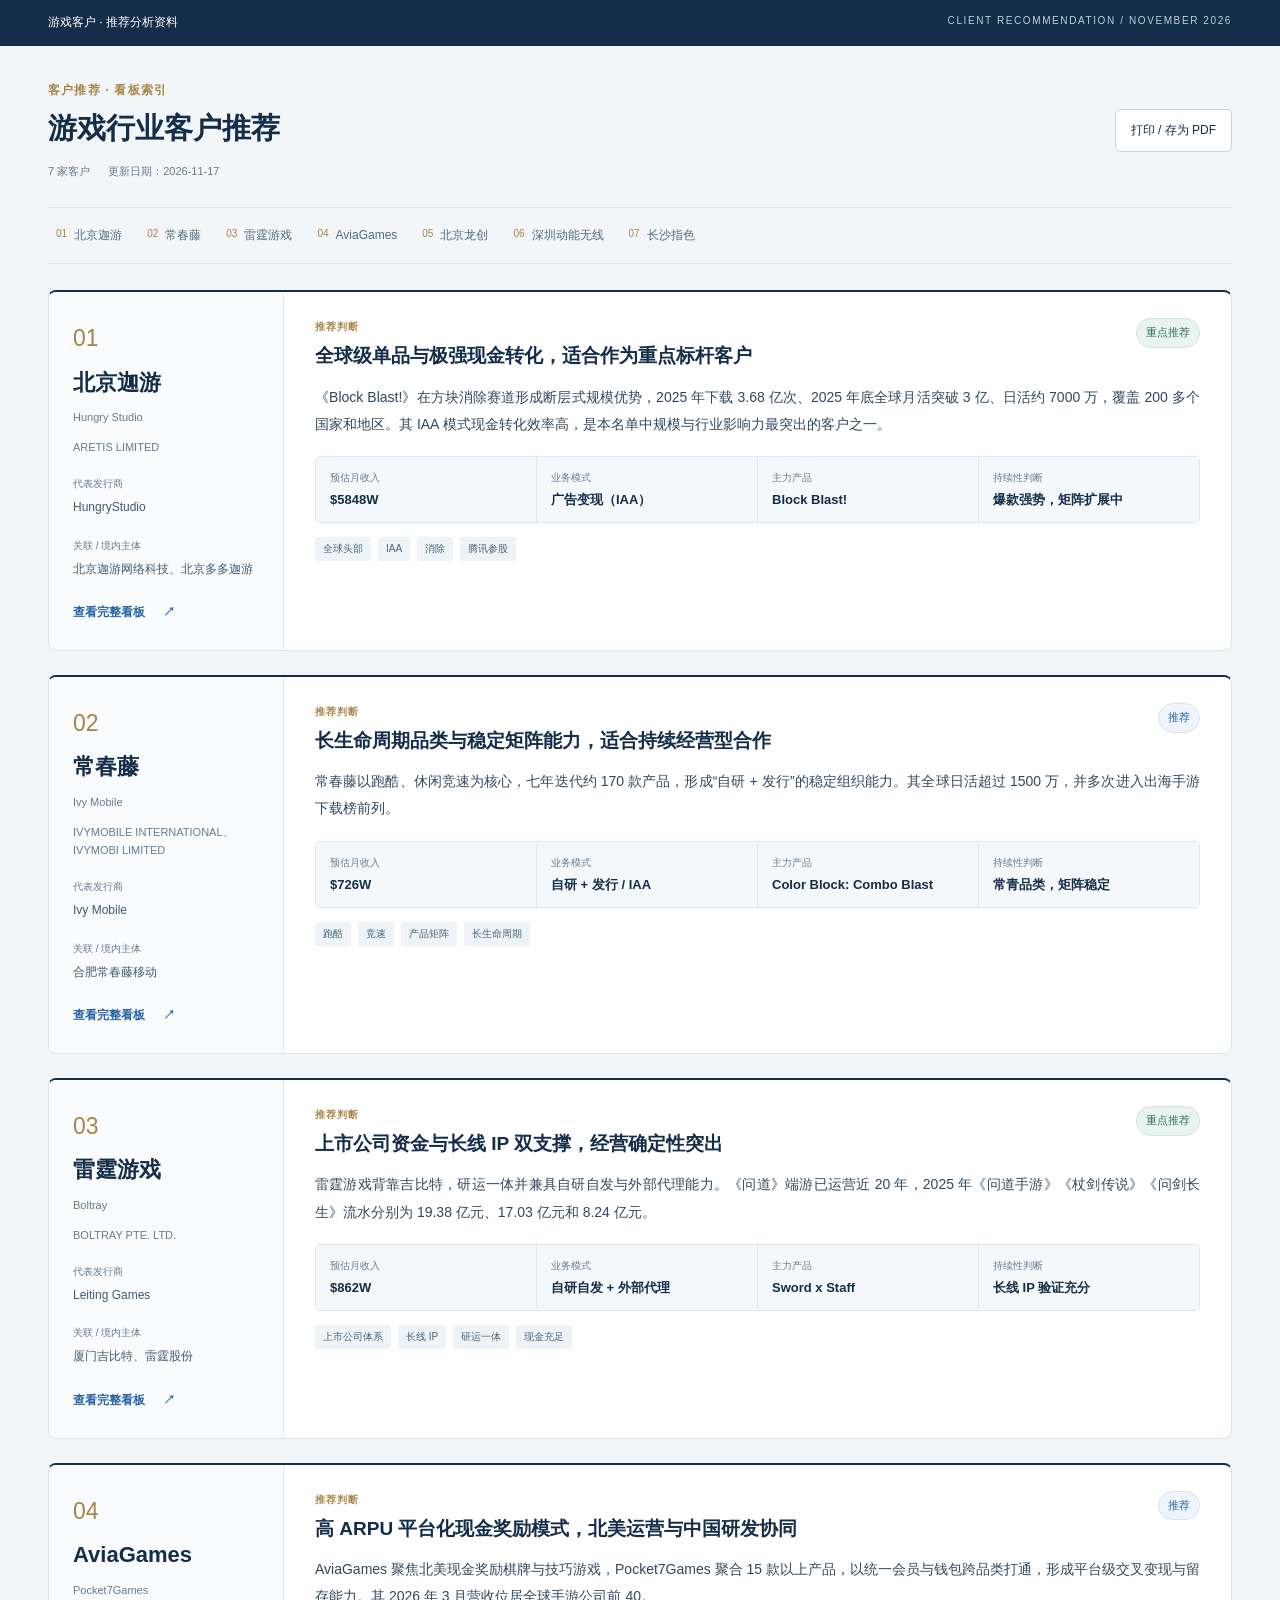
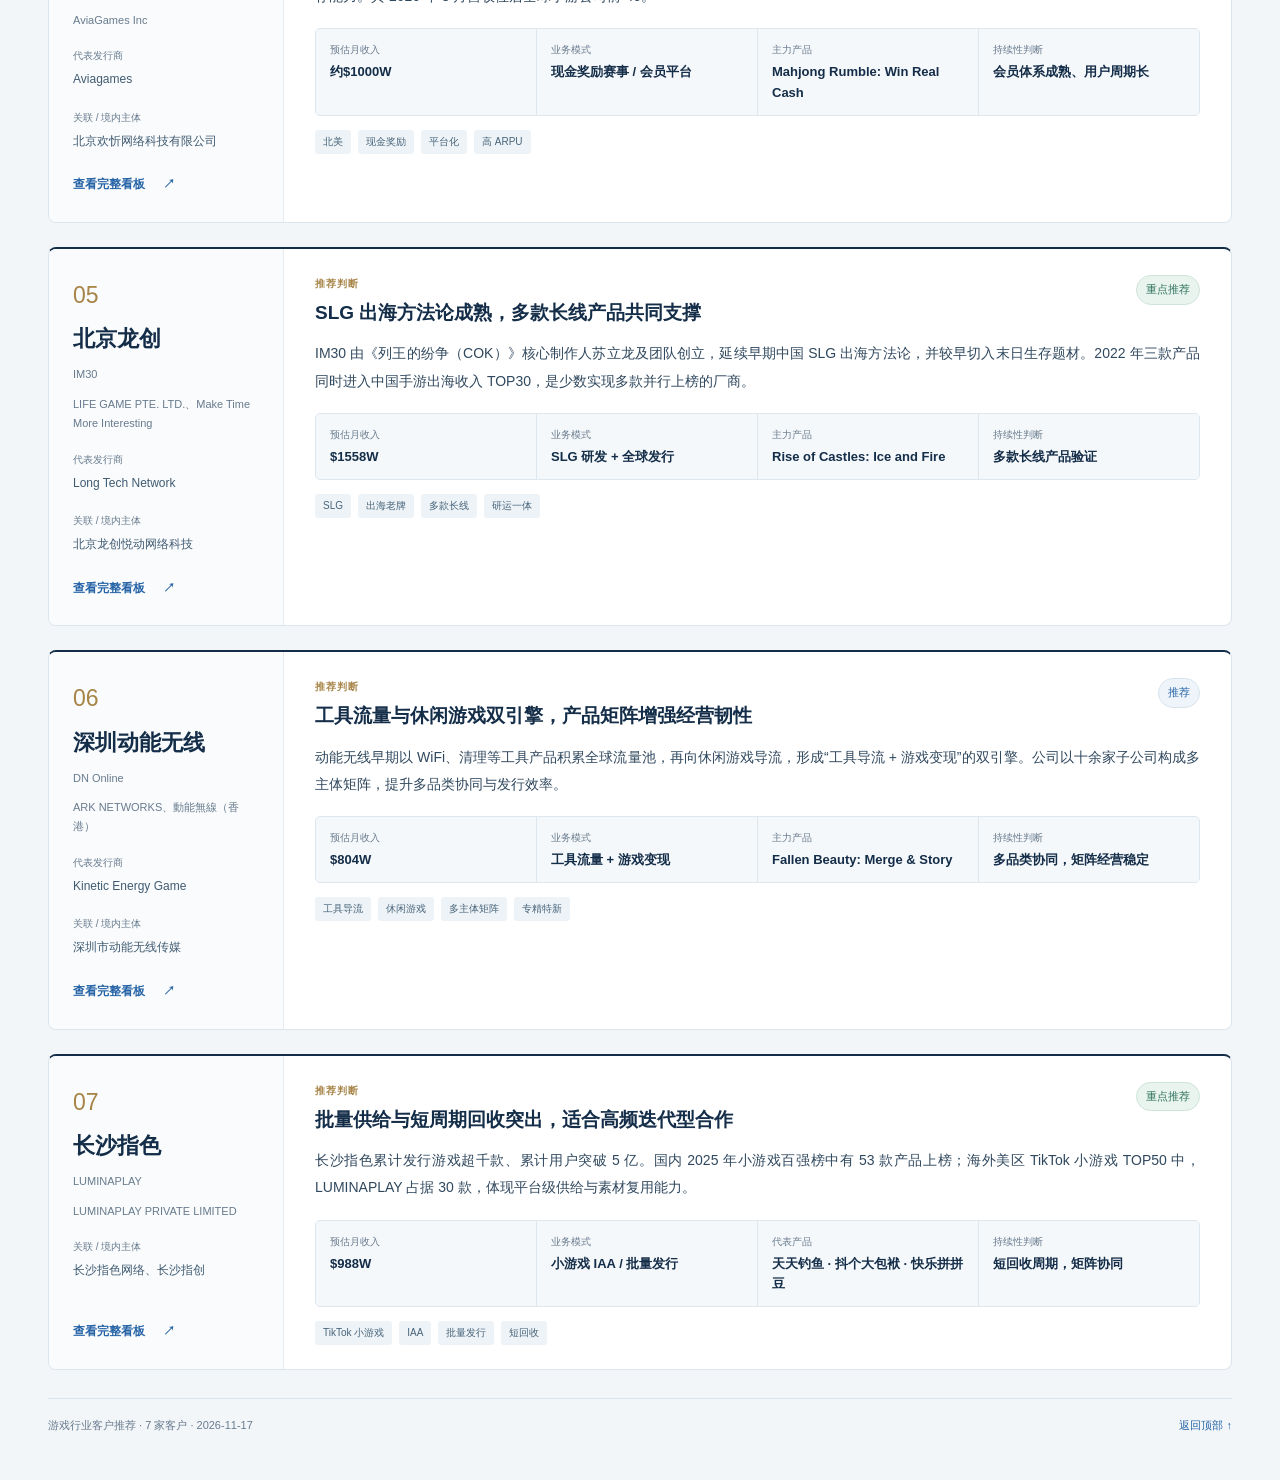
==== commit 3ff89534: "Update AviaGames revenue and retention wording" ====
--- a/00_客户看板索引.html
+++ b/00_客户看板索引.html
@@ -14,7 +14,7 @@
     <div class="review"><div class="reviewtop"><div><div class="review-label">推荐判断</div><h3>上市公司资金与长线 IP 双支撑，经营确定性突出</h3></div><span class="tier ">重点推荐</span></div><p class="summary">雷霆游戏背靠吉比特，研运一体并兼具自研自发与外部代理能力。《问道》端游已运营近 20 年，2025 年《问道手游》《杖剑传说》《问剑长生》流水分别为 19.38 亿元、17.03 亿元和 8.24 亿元。</p><div class="facts"><div class="fact"><span>预估月收入</span><b>$862W</b></div><div class="fact"><span>业务模式</span><b>自研自发 + 外部代理</b></div><div class="fact"><span>主力产品</span><b>Sword x Staff</b></div><div class="fact"><span>持续性判断</span><b>长线 IP 验证充分</b></div></div><div class="chips"><span class="chip">上市公司体系</span><span class="chip">长线 IP</span><span class="chip">研运一体</span><span class="chip">现金充足</span></div></div>
   </article><article class="card" id="aviagames">
     <header class="identity"><div class="identitytop"><span class="num">04</span><h2>AviaGames</h2><div class="brand">Pocket7Games</div></div><div class="entity">AviaGames Inc</div><div class="field"><span class="label">代表发行商</span><p>Aviagames</p></div><div class="field"><span class="label">关联 / 境内主体</span><p>北京欢忻网络科技有限公司</p></div><a class="detail" href="04_AviaGames.html">查看完整看板 <span aria-hidden="true">↗</span></a></header>
-    <div class="review"><div class="reviewtop"><div><div class="review-label">推荐判断</div><h3>高 ARPU 平台化现金奖励模式，北美运营与中国研发协同</h3></div><span class="tier focus">推荐</span></div><p class="summary">AviaGames 聚焦北美现金奖励棋牌与技巧游戏，Pocket7Games 聚合 15 款以上产品，以统一会员与钱包跨品类打通，形成平台级交叉变现与留存能力。其 2026 年 3 月营收位居全球手游公司前 40。</p><div class="facts"><div class="fact"><span>预估月收入</span><b>无公开可查收入</b></div><div class="fact"><span>业务模式</span><b>现金奖励赛事 / 会员平台</b></div><div class="fact"><span>主力产品</span><b>Mahjong Rumble: Win Real Cash</b></div><div class="fact"><span>持续性判断</span><b>会员体系成熟、用户周期长</b></div></div><div class="chips"><span class="chip">北美</span><span class="chip">现金奖励</span><span class="chip">平台化</span><span class="chip">高 ARPU</span></div></div>
+    <div class="review"><div class="reviewtop"><div><div class="review-label">推荐判断</div><h3>高 ARPU 平台化现金奖励模式，北美运营与中国研发协同</h3></div><span class="tier focus">推荐</span></div><p class="summary">AviaGames 聚焦北美现金奖励棋牌与技巧游戏，Pocket7Games 聚合 15 款以上产品，以统一会员与钱包跨品类打通，形成平台级交叉变现与留存能力。其 2026 年 3 月营收位居全球手游公司前 40。</p><div class="facts"><div class="fact"><span>预估月收入</span><b>约$1000W</b></div><div class="fact"><span>业务模式</span><b>现金奖励赛事 / 会员平台</b></div><div class="fact"><span>主力产品</span><b>Mahjong Rumble: Win Real Cash</b></div><div class="fact"><span>持续性判断</span><b>会员体系成熟、用户周期长</b></div></div><div class="chips"><span class="chip">北美</span><span class="chip">现金奖励</span><span class="chip">平台化</span><span class="chip">高 ARPU</span></div></div>
   </article><article class="card" id="im30">
     <header class="identity"><div class="identitytop"><span class="num">05</span><h2>北京龙创</h2><div class="brand">IM30</div></div><div class="entity">LIFE GAME PTE. LTD.、Make Time More Interesting</div><div class="field"><span class="label">代表发行商</span><p>Long Tech Network</p></div><div class="field"><span class="label">关联 / 境内主体</span><p>北京龙创悦动网络科技</p></div><a class="detail" href="05_北京龙创_IM30.html">查看完整看板 <span aria-hidden="true">↗</span></a></header>
     <div class="review"><div class="reviewtop"><div><div class="review-label">推荐判断</div><h3>SLG 出海方法论成熟，多款长线产品共同支撑</h3></div><span class="tier ">重点推荐</span></div><p class="summary">IM30 由《列王的纷争（COK）》核心制作人苏立龙及团队创立，延续早期中国 SLG 出海方法论，并较早切入末日生存题材。2022 年三款产品同时进入中国手游出海收入 TOP30，是少数实现多款并行上榜的厂商。</p><div class="facts"><div class="fact"><span>预估月收入</span><b>$1558W</b></div><div class="fact"><span>业务模式</span><b>SLG 研发 + 全球发行</b></div><div class="fact"><span>主力产品</span><b>Rise of Castles: Ice and Fire</b></div><div class="fact"><span>持续性判断</span><b>多款长线产品验证</b></div></div><div class="chips"><span class="chip">SLG</span><span class="chip">出海老牌</span><span class="chip">多款长线</span><span class="chip">研运一体</span></div></div>
